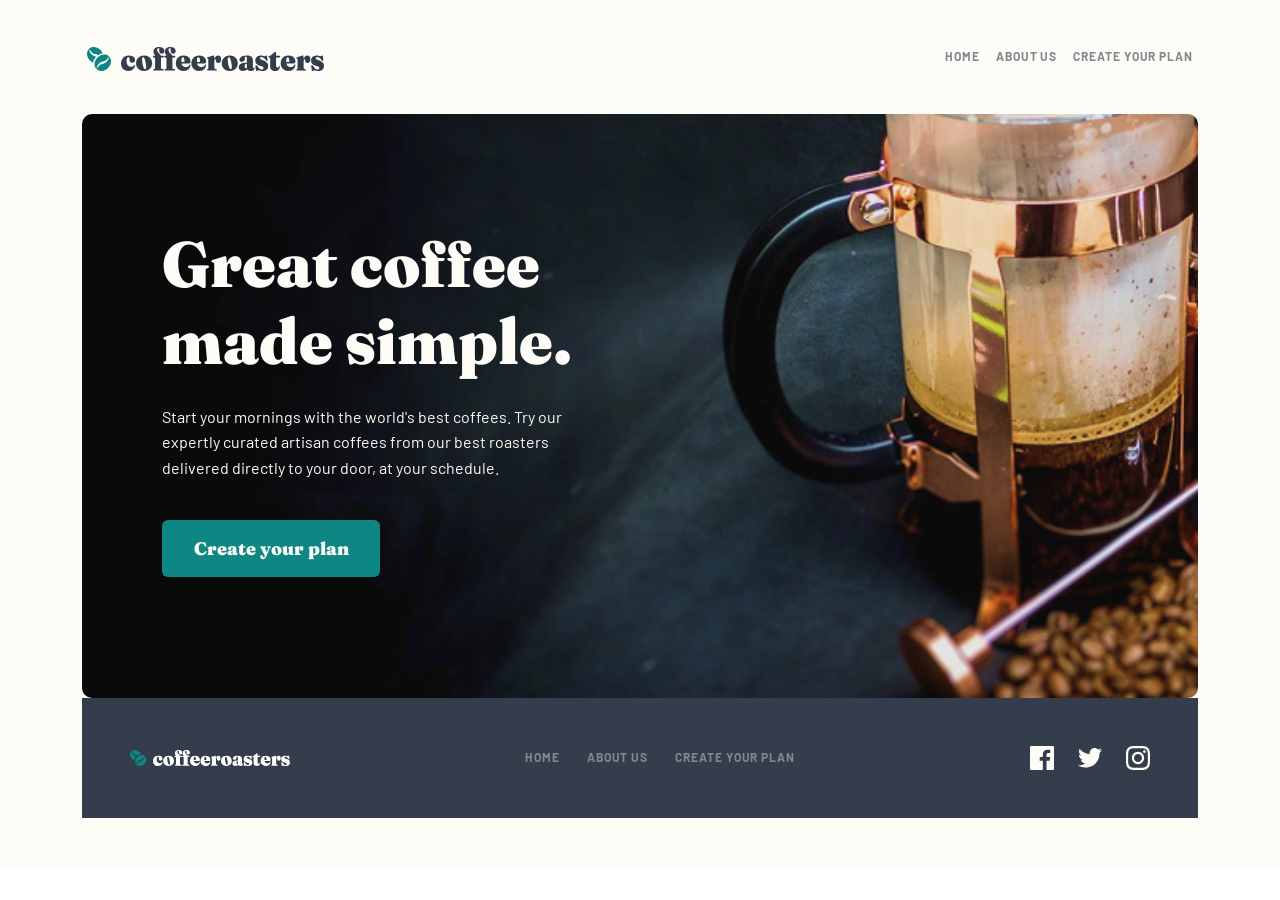
==== about-us.html @ 041f3093 "Website Structure & Nav Bar, Hero, Footer" ====
<!DOCTYPE html>
<html lang="en">
<!DOCTYPE html>
<html lang="en">

<head>
    <meta charset="UTF-8">
    <meta name="viewport" content="width=device-width, initial-scale=1.0">
    <title>Document</title>
    <link rel="stylesheet" href="about-us.css">
    <link rel="stylesheet" href="bootstrap.min.css">
    <link href="https://cdn.jsdelivr.net/npm/bootstrap@5.3.8/dist/css/bootstrap.min.css" rel="stylesheet"
        integrity="sha384-sRIl4kxILFvY47J16cr9ZwB07vP4J8+LH7qKQnuqkuIAvNWLzeN8tE5YBujZqJLB" crossorigin="anonymous">
    <link rel="stylesheet" href="https://cdnjs.cloudflare.com/ajax/libs/animate.css/4.1.1/animate.min.css">
</head>

<body>
    <div id="main" class="container-fluid col-12">
        <div id="container" class="container d-flex flex-column align-items-center pb-5">
            <!-- -----------------navbar------------------- -->
            <div id="navbar" class="d-flex justify-content-between align-items-center col-12">
                <div id="logo">
                    <img src="./Footage/Logo.svg" alt="">
                </div>
                <div id="links" class="d-none d-md-flex align-items-center gap-3">
                    <a href="./index.html">HOME</a>
                    <a href="./about-us.html">ABOUT US</a>
                    <a href="./subscribe.html">Create your plan</a>
                </div>
                <img src="./Footage/Hamburger.png" alt="" class="d-block d-md-none">
            </div>

            <!-- -----------------Hero------------------- -->

            <div id="hero"
                class="col-12 d-flex justify-content-center justify-content-md-start justify-content-lg-start">
                <div id="card" class="h-25">
                    <h1 class="mb-3">Great coffee made simple.</h1>
                    <p class="mt-4">Start your mornings with the world's best coffees. Try our expertly
                        curated artisan coffees from our best roasters delivered directly
                        to your door, at your schedule.
                    </p>
                    <button class="mt-4">Create your plan</button>
                </div>
            </div>

      
            <!-- -----------------Footer-------------------- -->
            <div id="footer" class=" col-12 d-flex flex-column flex-md-row justify-content-between align-items-center gap-4 p-md-3 p-lg-5 p-5">
                <img src="./Footage/Footer Logo.svg" alt="" id="footer-logo">
                <div id="footer-links" class="d-flex justify-content-between align-items-center">
                    <a href="./index.html">HOME</a>
                    <a href="./about.html">ABOUT US</a>
                    <a href="./subscribe.html">Create your plan</a>
                </div>
                <div id="social-links" class="d-flex justify-content-between align-items-center">
                    <img src="./Footage/fb.svg" alt="">
                    <img src="./Footage/tw.svg" alt="">
                    <img src="./Footage/in.svg" alt="">
                </div>
            </div>

        </div>
    </div>

    <!-- ------------------------Scripts------------------- -->
    <script src="./bootstrap.min.js"></script>
    <script src="https://cdn.jsdelivr.net/npm/bootstrap@5.3.8/dist/js/bootstrap.bundle.min.js"
        integrity="sha384-FKyoEForCGlyvwx9Hj09JcYn3nv7wiPVlz7YYwJrWVcXK/BmnVDxM+D2scQbITxI"
        crossorigin="anonymous"></script>
</body>

</html>
---- about-us.css ----
@import url('https://fonts.googleapis.com/css2?family=Fraunces:ital,opsz,wght@0,9..144,100..900;1,9..144,100..900&display=swap');
@import url('https://fonts.googleapis.com/css2?family=Barlow:ital,wght@0,100;0,200;0,300;0,400;0,500;0,600;0,700;0,800;0,900;1,100;1,200;1,300;1,400;1,500;1,600;1,700;1,800;1,900&family=Fraunces:ital,opsz,wght@0,9..144,100..900;1,9..144,100..900&display=swap');

* {
    margin: 0;
    padding: 0;
    box-sizing: border-box;
    font-family: "Fraunces", "Barlow", sans-serif;
}

#main {
    height: auto;
    overflow: auto;
    scrollbar-width: none;
    background-color: #FEFCF7;

    #container {
        height: auto;
        scrollbar-width: none;

        /* <!-- -----------------navbar------------------- --> */
        #navbar {
            margin-top: clamp(24px, 5vw, 40px);
            margin-bottom: clamp(32px, 5vw, 40px);
            padding: 5px;

            #logo {
                width: 237px;
                height: 24px;

                @media screen and (max-width : 767px) {
                    width: 160px;
                }
            }

            #links {
              
                a {
                    font-family: Barlow;
                    font-weight: 700;
                    font-style: Bold;
                    font-size: 12px;
                    line-height: 130%;
                    letter-spacing: 0.92px;
                    text-transform: uppercase;
                    color: #83888F;
                    text-decoration: none;
                }
            }
        }

        /* <!-- -----------------Hero------------------- --> */
        
        /* <!-- -----------------Hero------------------- --> */
        #hero {
            opacity: 1;
            background-size: cover;
            border-radius: 10px;
            height: 584px;
            position: relative;
            background-image: url(./Footage/Bitmap.png);

            @media screen and (max-width : 767px) {
                background-position-x: 60%;
                background-blend-mode: color-burn;
            }

            #card {
                width: 420px;
                margin-left: clamp(24px, 7vw, 80px);
                margin-top: clamp(112px, 7vw, 96px);
                margin-bottom: clamp(112px, 7vw, 96px);

                h1 {
                    font-family: Fraunces;
                    font-weight: 900;
                    color: #FEFCF7;
                    font-size: clamp(40px, 5vw, 65px);
                }

                p {
                    font-family: Barlow;
                    font-weight: 400;
                    font-style: Regular;
                    font-size: 16px;
                    line-height: 160%;
                    color: #FEFCF7;
                    text-wrap: initial;
                }

                button {
                    width: 218px;
                    height: 57px;
                    border-radius: corner-radius/6;
                    background-color: #0E8784;
                    color: #FEFCF7;
                    font-family: Fraunces;
                    font-weight: 900;
                    font-size: 18px;
                    line-height: 140%;
                    text-align: center;
                    border: none;
                    border-radius: 6px;
                }
            }
        }


        #footer {
            min-height: 120px;
            background-color: #333D4B;

            @media screen and (max-width : 767px) {
                height: 180px;
            }

            #footer-logo {
                width: clamp(160px, 7vw, 237px);
            }

            #footer-links {
                min-width: 270px;
                height: 16px;

                a {
                    font-family: Barlow;
                    font-weight: 700;
                    font-style: Bold;
                    font-size: 12px;
                    line-height: 130%;
                    letter-spacing: 0.92px;
                    text-transform: uppercase;
                    color: #83888F;
                    text-decoration: none;
                }
            }

            #social-links {
                width: 120px;
                height: 24px;
            }

        }

    }
    
}
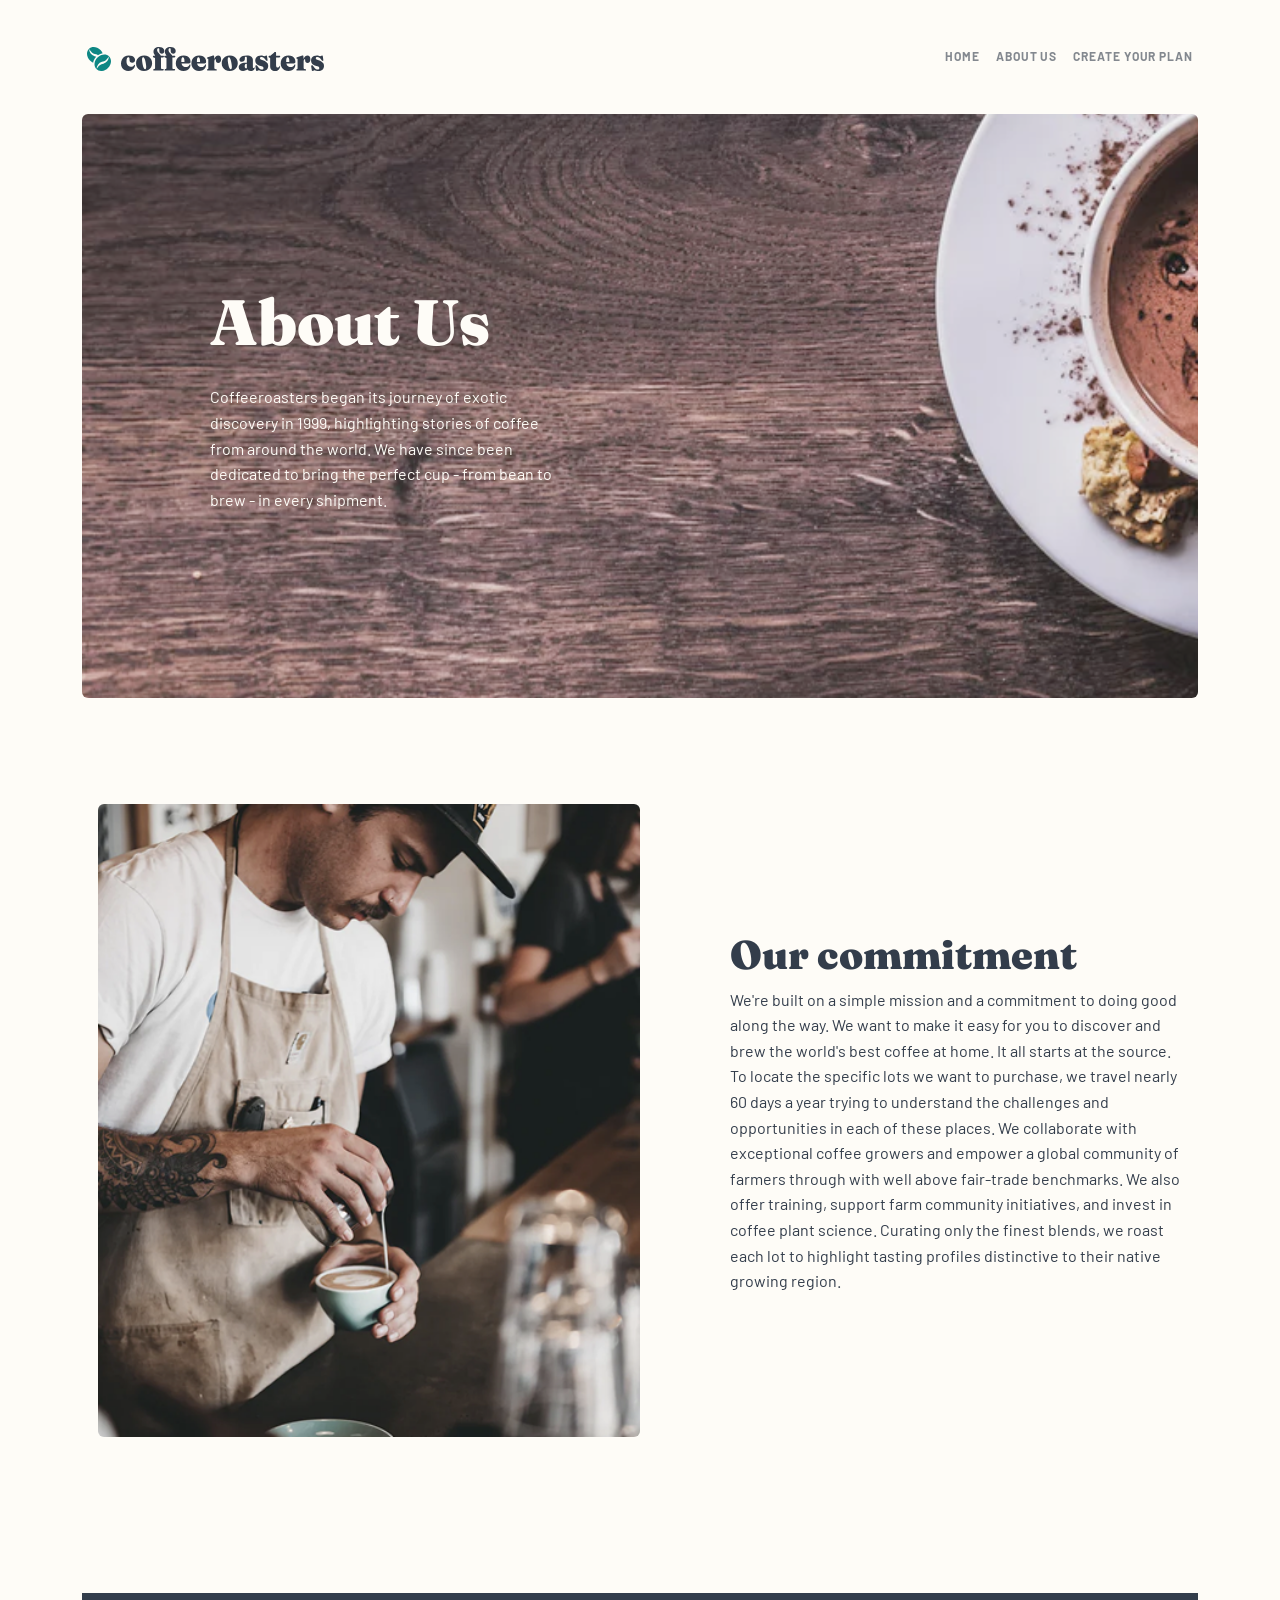
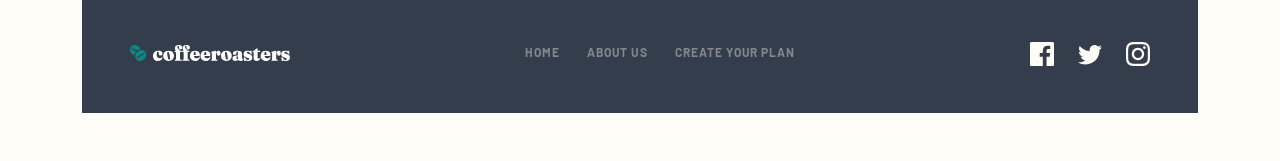
==== commit f78337b4: "About : Hero & section-1" ====
--- a/about-us.html
+++ b/about-us.html
@@ -32,31 +32,55 @@
 
             <!-- -----------------Hero------------------- -->
 
-            <div id="hero"
-                class="col-12 d-flex justify-content-center justify-content-md-start justify-content-lg-start">
-                <div id="card" class="h-25">
-                    <h1 class="mb-3">Great coffee made simple.</h1>
-                    <p class="mt-4">Start your mornings with the world's best coffees. Try our expertly
-                        curated artisan coffees from our best roasters delivered directly
-                        to your door, at your schedule.
+            <div id="hero" class="rounded col-12 d-flex justify-content-center justify-content-md-start align-items-center ps-md-5">
+                
+                <div id="card" class="col-11 col-md-6 d-flex flex-column align-items-center align-items-md-start gap-3">
+                    <h1>About Us</h1>
+                    <p class="col-10 text-md-start text-center">Coffeeroasters began its journey of exotic discovery in 1999,
+                         highlighting stories of coffee from around the world. We have since been 
+                         dedicated to bring the perfect cup - from bean to brew - in every shipment.
                     </p>
-                    <button class="mt-4">Create your plan</button>
                 </div>
             </div>
 
-      
+            <!-- -----------------Section-1-------------------- -->
+
+            <div id="sec-1" class="d-flex gap-4 p-3 align-items-center justify-content-between flex-column flex-md-row ">
+                <img src="./Footage/coffee-maker.png" alt="" class=" rounded d-md-none d-lg-block d-block col-12 col-lg-6">
+                <img src="./Footage/coffee-maker_m.png" alt="" class=" rounded d-lg-none d-md-block d-none col-md-5">
+                
+                <div id="sec-1_info" class="col-lg-5 col-md-7 col-12 d-flex flex-column align-items-center align-items-md-start">
+                    <h2>Our commitment</h2>
+                    <p class="text-center text-md-start">We're built on a simple mission and a commitment to doing 
+                        good along the way. We want to make it easy for you to
+                        discover and brew the world's best coffee at home. 
+                        It all starts at the source. To locate the specific 
+                        lots we want to purchase, we travel nearly 60 days 
+                        a year trying to understand the challenges and 
+                        opportunities in each of these places. We collaborate 
+                        with exceptional coffee growers and empower a global
+                        community of farmers through with well above fair-trade 
+                        benchmarks. We also offer training, support farm community
+                        initiatives, and invest in coffee plant science. 
+                        Curating only the finest blends, we roast each lot to
+                        highlight tasting profiles distinctive to their native 
+                        growing region.
+                    </p>
+                </div>
+            </div>
+            
             <!-- -----------------Footer-------------------- -->
             <div id="footer" class=" col-12 d-flex flex-column flex-md-row justify-content-between align-items-center gap-4 p-md-3 p-lg-5 p-5">
                 <img src="./Footage/Footer Logo.svg" alt="" id="footer-logo">
                 <div id="footer-links" class="d-flex justify-content-between align-items-center">
                     <a href="./index.html">HOME</a>
-                    <a href="./about.html">ABOUT US</a>
+                    <a href="./about-us.html">ABOUT US</a>
                     <a href="./subscribe.html">Create your plan</a>
                 </div>
                 <div id="social-links" class="d-flex justify-content-between align-items-center">
-                    <img src="./Footage/fb.svg" alt="">
-                    <img src="./Footage/tw.svg" alt="">
-                    <img src="./Footage/in.svg" alt="">
+                    <a href="https://web.facebook.com/"><img src="./Footage/fb.svg" alt=""></a>
+                    <a href="https://x.com/"><img src="./Footage/tw.svg" alt=""></a>
+                    <a href="https://www.instagram.com/"><img src="./Footage/in.svg" alt=""></a>
                 </div>
             </div>
 
--- a/about-us.css
+++ b/about-us.css
@@ -58,7 +58,7 @@
             border-radius: 10px;
             height: 584px;
             position: relative;
-            background-image: url(./Footage/Bitmap.png);
+            background-image: url(./Footage/About-Hero\ Section.svg);
 
             @media screen and (max-width : 767px) {
                 background-position-x: 60%;
@@ -105,6 +105,32 @@
             }
         }
 
+        /* <!-- -----------------Section 1 ------------------- --> */
+        #sec-1 {
+            margin-top: clamp(80px, 7vw, 140px);
+            margin-bottom: 140px;
+
+            h2 {
+                font-size: 35px;
+                font-family: Fraunces;
+                font-weight: 900;
+                color: #333D4B;
+                font-size: clamp(28px, 5vw, 40px);
+                line-height: 120%;
+            }
+
+            p {
+                font-family: Barlow;
+                font-weight: 400;
+                font-style: Regular;
+                font-size: 16px;
+                color: #333D4B;
+                line-height: 160%;
+            }
+
+        }
+
+        
 
         #footer {
             min-height: 120px;
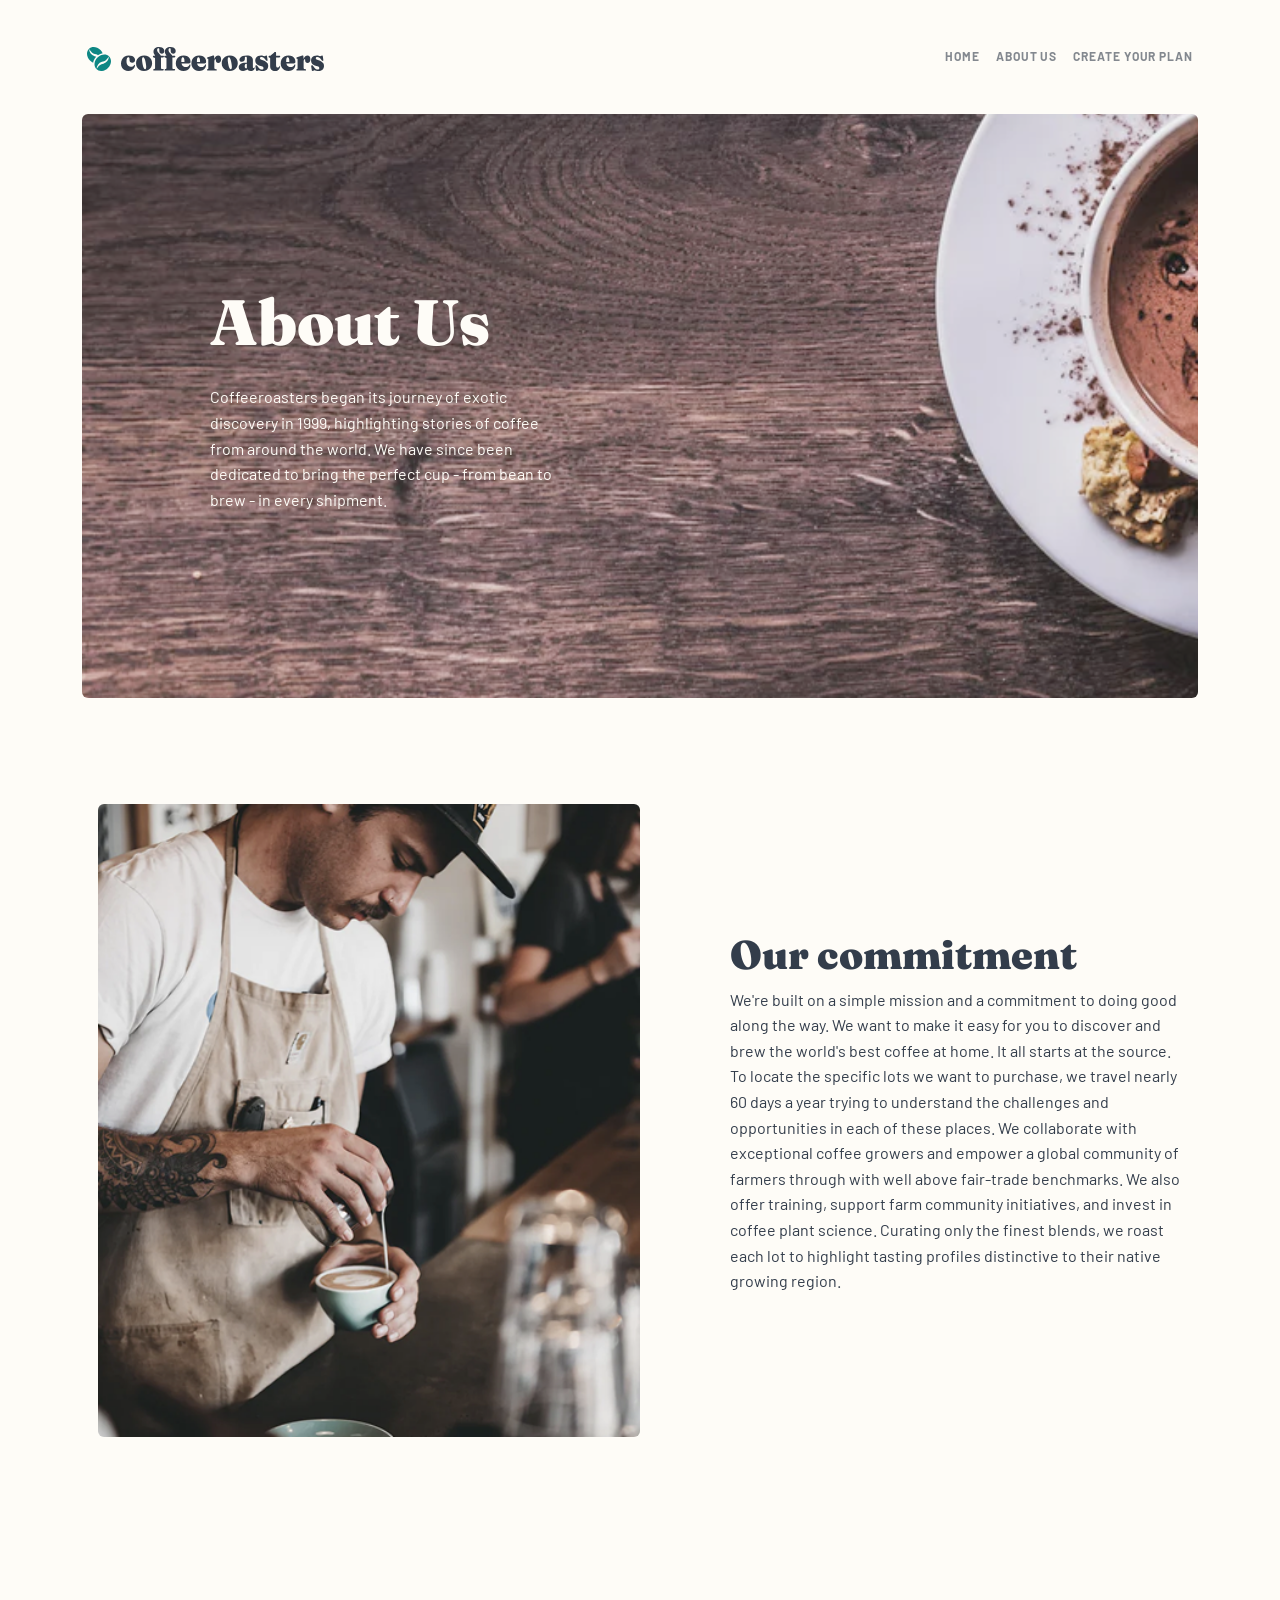
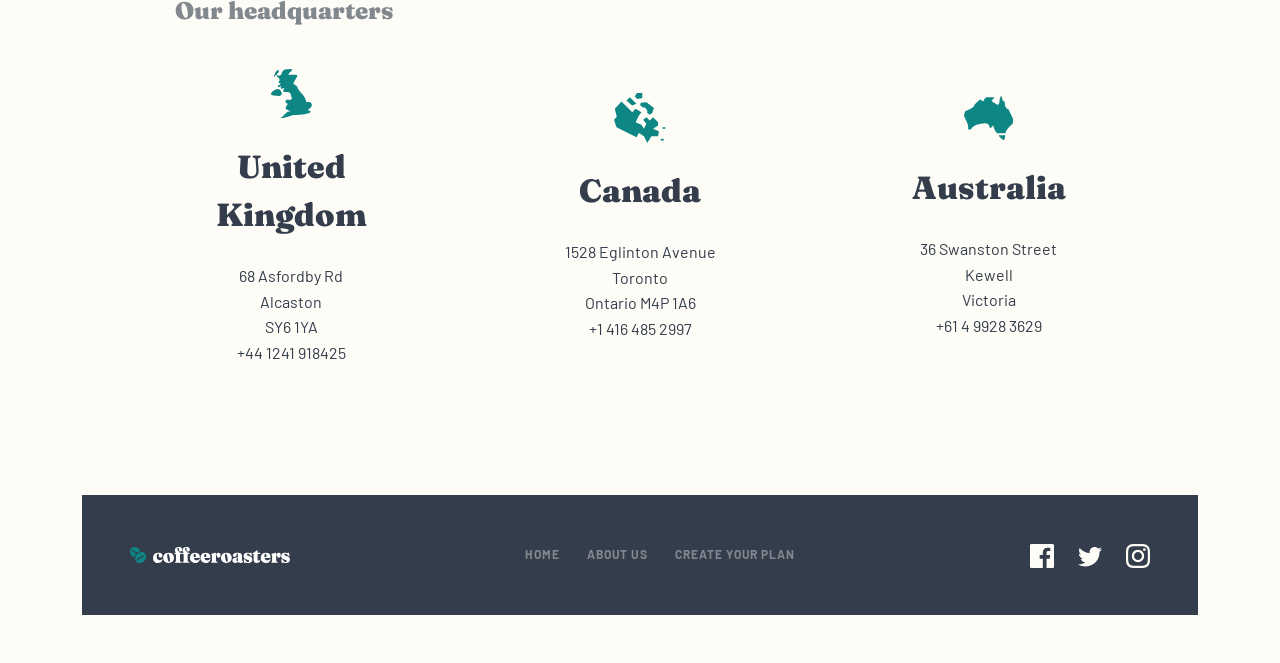
==== commit 549906f6: "About : section-3" ====
--- a/about-us.html
+++ b/about-us.html
@@ -68,7 +68,54 @@
                     </p>
                 </div>
             </div>
-            
+             <!-- -----------------Section-3-------------------- -->
+
+            <div id="sec-3" class="col-12 col-lg-10 d-flex flex-column align-items-center align-items-md-start gap-4">
+                <h3 class="">Our headquarters</h3>
+
+                <div id="item-collection" class="col-12 d-flex justify-content-between flex-md-row flex-column">
+
+                    <div class="col-md-3 p-2 d-flex justify-content-center align-items-center flex-column flex-lg-column gap-4">
+                        <img src="./Footage/UK Map.svg" alt="">
+                        <div class="d-flex flex-column align-items-sm-center">
+                            <h2>United Kingdom</h2>
+                            <p class="text-center col-md-12 col-lg-12 p-3">
+                                68  Asfordby Rd <br>
+                                Alcaston <br>
+                                SY6 1YA <br>
+                                +44 1241 918425 <br>
+                            </p>
+                        </div>
+                    </div>
+
+                    <div class="col-md-3 p-2 d-flex justify-content-center align-items-center flex-column flex-lg-column gap-4">
+                        <img src="./Footage/Canada Map.svg" alt="">
+                        <div class="d-flex flex-column align-items-sm-center">
+                            <h2>Canada</h2>
+                            <p class="text-center col-md-12 col-lg-12 p-3">
+                                1528  Eglinton Avenue <br>
+                                Toronto <br>
+                                Ontario M4P 1A6 <br>
+                                +1 416 485 2997 <br>
+                            </p>
+                        </div>
+                    </div>
+
+                    <div class="col-md-3 p-2 d-flex justify-content-center align-items-center flex-column flex-lg-column gap-4">
+                        <img src="./Footage/Australia Map.svg" alt="">
+                        <div class="d-flex flex-column align-items-sm-center">
+                            <h2>Australia</h2>
+                            <p class="text-center col-md-12 col-lg-12 p-3">
+                                36 Swanston Street <br>
+                                Kewell <br>
+                                Victoria <br>
+                                +61 4 9928 3629 <br>
+                            </p>
+                        </div>
+                    </div>
+
+                </div>
+            </div>
             <!-- -----------------Footer-------------------- -->
             <div id="footer" class=" col-12 d-flex flex-column flex-md-row justify-content-between align-items-center gap-4 p-md-3 p-lg-5 p-5">
                 <img src="./Footage/Footer Logo.svg" alt="" id="footer-logo">
--- a/about-us.css
+++ b/about-us.css
@@ -130,7 +130,37 @@
 
         }
 
-        
+        #sec-3 {
+            height: auto;
+            /* margin-top: clamp(80px, 7vw, 140px); */
+            margin-bottom: clamp(80px, 7vw, 140px); 
+
+            h3, h2 {
+                font-family: Fraunces;
+                font-weight: 900;
+                line-height: 150%;
+                text-align: center;
+            }
+            h3{
+                color: #83888F;
+                font-size: 24px;
+            }
+            h2{
+                color: #333D4B;
+                font-size: 32px;
+            }
+
+            p {
+                font-family: Barlow;
+                font-weight: 400;
+                font-style: Regular;
+                font-size: 16px;
+                line-height: 160%;
+                letter-spacing: 0px;
+                text-align: center;
+                color: #333D4B;
+            }
+        }
 
         #footer {
             min-height: 120px;
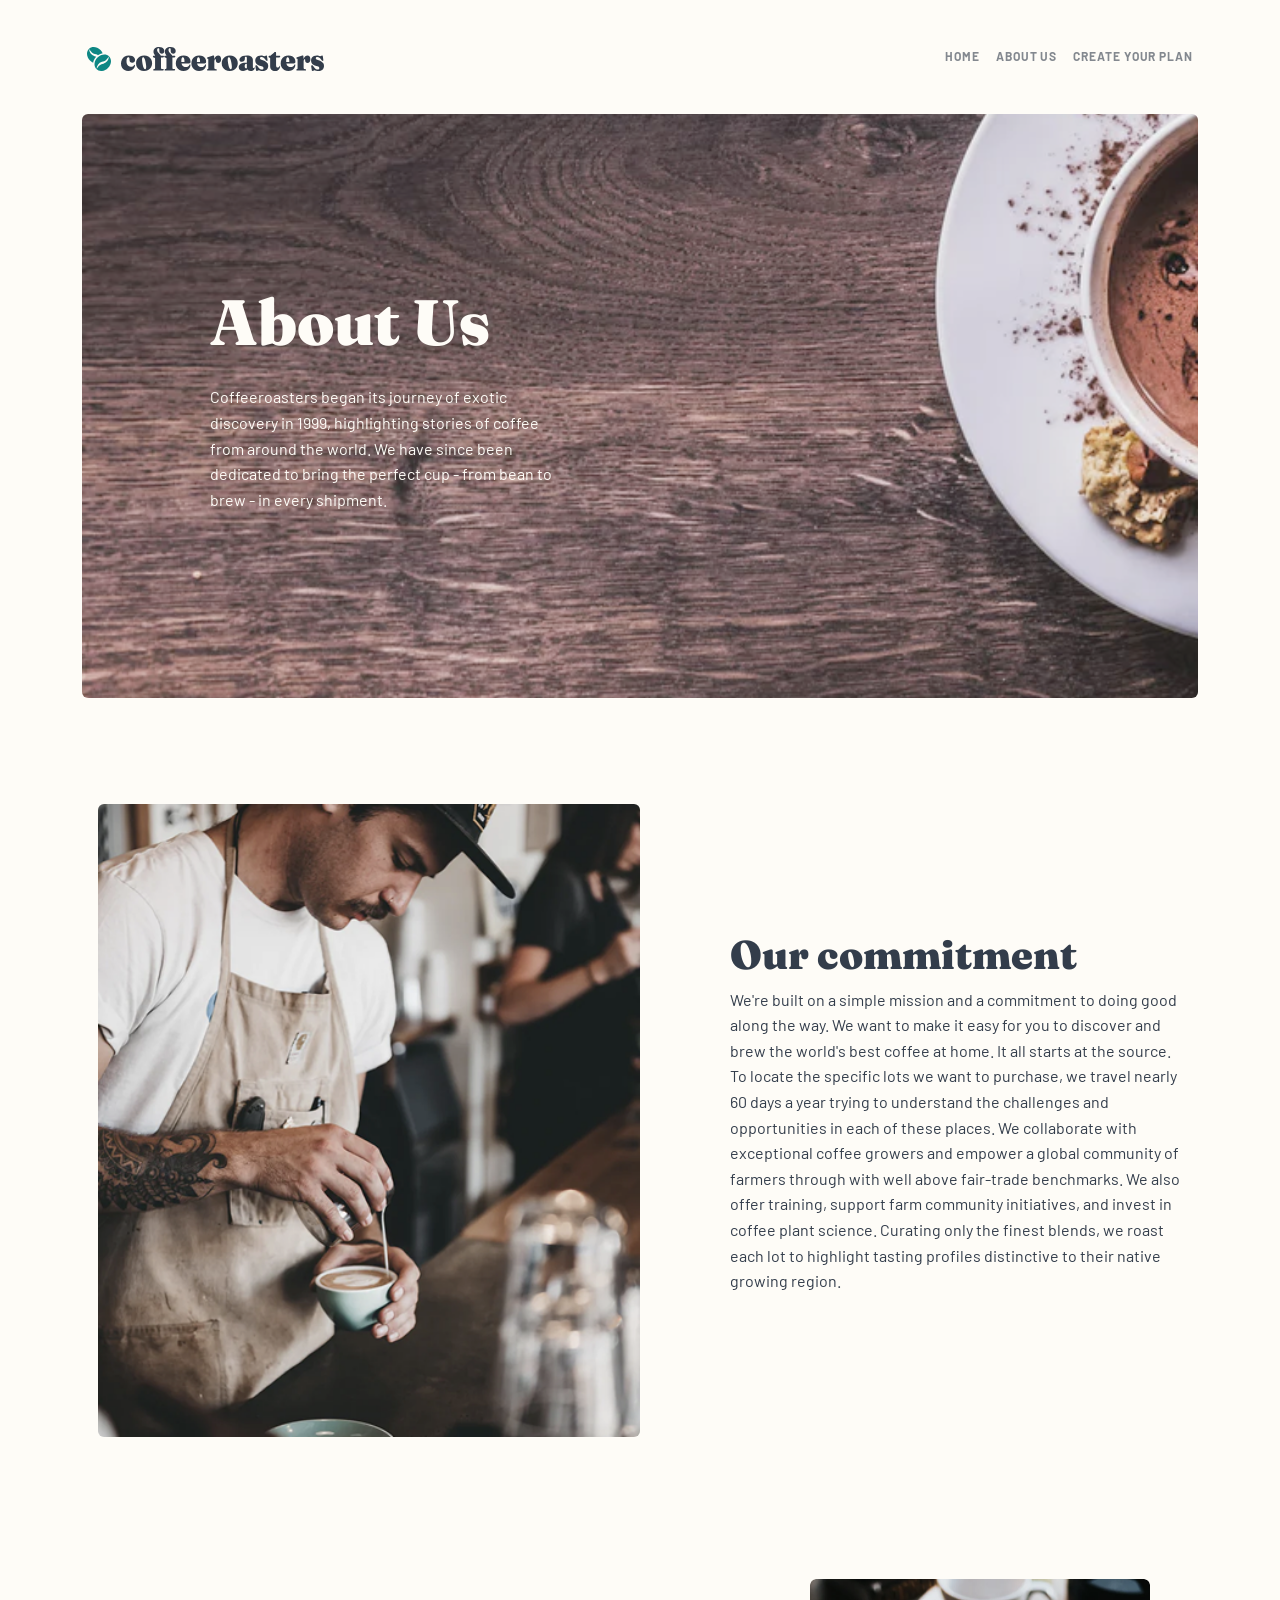
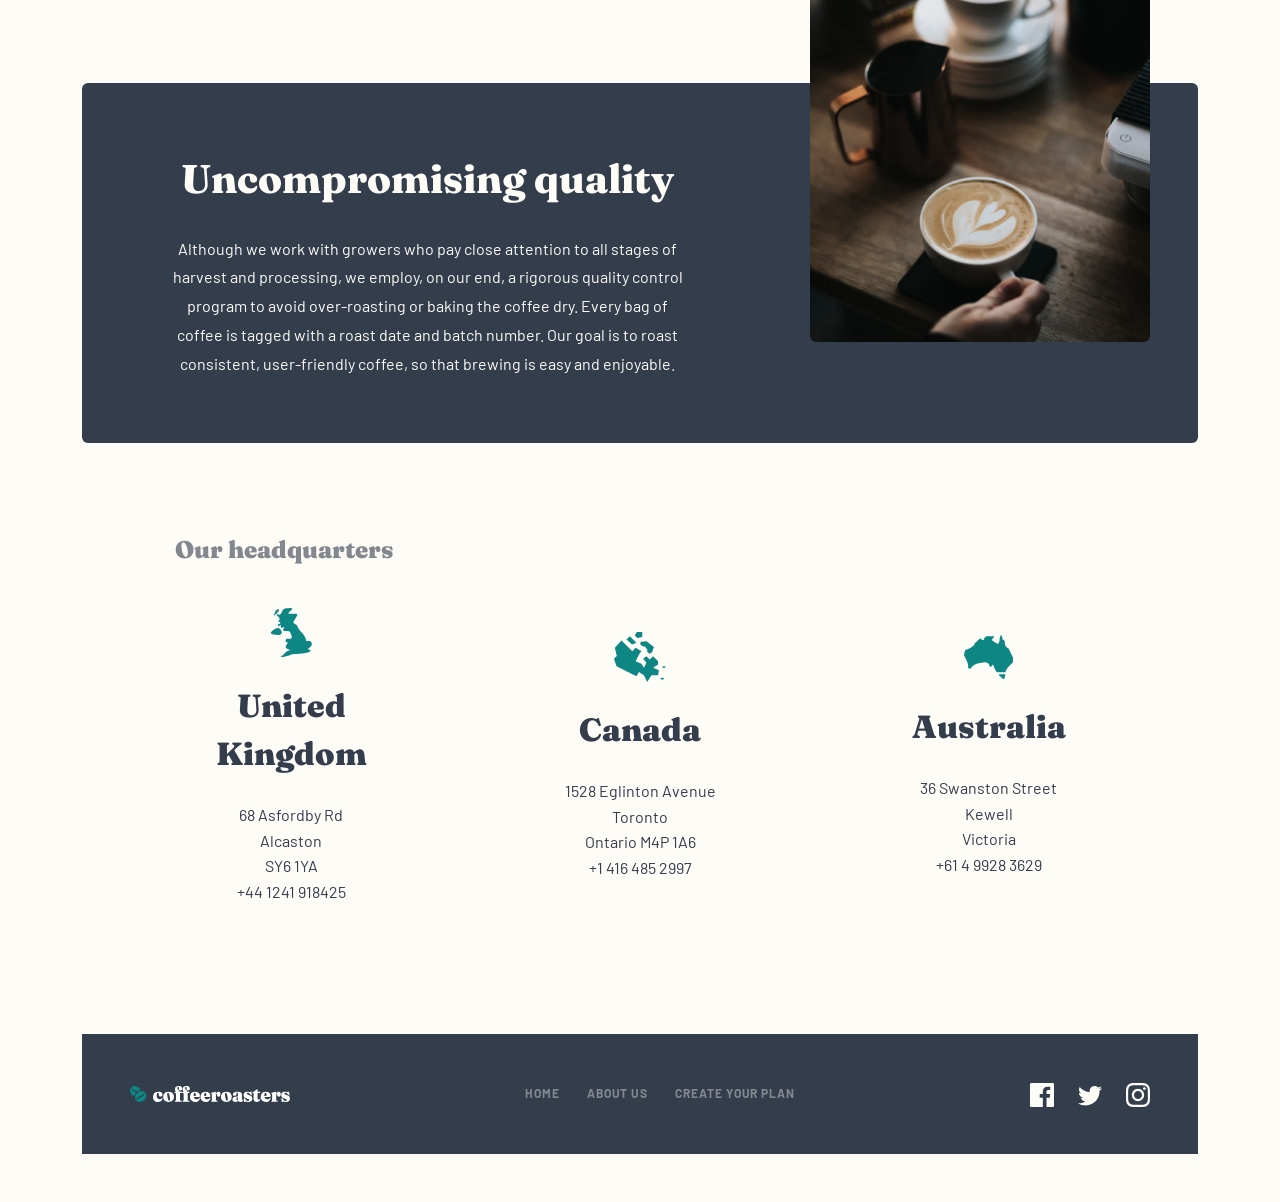
==== commit bb62bfed: "About : section-2" ====
--- a/about-us.html
+++ b/about-us.html
@@ -45,7 +45,7 @@
 
             <!-- -----------------Section-1-------------------- -->
 
-            <div id="sec-1" class="d-flex gap-4 p-3 align-items-center justify-content-between flex-column flex-md-row ">
+            <div id="sec-1" class=" d-flex gap-4 p-3 align-items-center justify-content-between flex-column flex-md-row ">
                 <img src="./Footage/coffee-maker.png" alt="" class=" rounded d-md-none d-lg-block d-block col-12 col-lg-6">
                 <img src="./Footage/coffee-maker_m.png" alt="" class=" rounded d-lg-none d-md-block d-none col-md-5">
                 
@@ -65,6 +65,25 @@
                         Curating only the finest blends, we roast each lot to
                         highlight tasting profiles distinctive to their native 
                         growing region.
+                    </p>
+                </div>
+            </div>
+
+             <!-- -----------------Section-2-------------------- -->
+
+            <div id="sec-2" class="col-12 d-flex flex-lg-row-reverse flex-column justify-content-lg-between align-items-center p-5 rounded">
+                <img id="img-Lg" src="./Footage/About-Sec-2_LG.png" alt="" class="rounded col-4 d-md-none d-lg-block d-none">
+                <img id="img-md"src="./Footage/About-Sec-2_MD.png" alt="" class="rounded col-md-8 d-md-block d-lg-none d-none">
+                <img id="img-sm"src="./Footage/About-Sec-2_SM.png" alt="" class="rounded col-md-8 d-block d-lg-none d-md-none">
+                <div class="col-lg-9 col-md-10 d-flex flex-column align-items-center">
+                    <h1 class="pt-4">Uncompromising quality</h1>
+                    <p class="col-12 col-lg-8 pt-4">
+                        Although we work with growers who pay close attention to all stages
+                        of harvest and processing, we employ, on our end, a rigorous quality
+                        control program to avoid over-roasting or baking the coffee dry.
+                        Every bag of coffee is tagged with a roast date and batch number.
+                        Our goal is to roast consistent, user-friendly coffee, so that 
+                        brewing is easy and enjoyable.
                     </p>
                 </div>
             </div>
--- a/about-us.css
+++ b/about-us.css
@@ -48,8 +48,6 @@
                 }
             }
         }
-
-        /* <!-- -----------------Hero------------------- --> */
         
         /* <!-- -----------------Hero------------------- --> */
         #hero {
@@ -130,9 +128,58 @@
 
         }
 
+        /* <!-- -----------------Section 2 ------------------- --> */
+        #sec-2 {
+            background-color: #333D4B;
+            margin-top: clamp(80px, 7vw, 140px);
+            margin-bottom: clamp(80px, 7vw, 140px);
+            
+            /* @media screen and (max-width : 992px) {
+                   margin-top:90px ;
+                } */
+            @media screen and (max-width : 768px) {
+                margin-top:-10px ;
+            }
+
+            #img-Lg{
+            margin-top: -20%;
+            }
+            #img-md{
+                margin-top:-150px ;
+                margin-bottom: 20px;
+            }
+            #img-sm{
+                margin-top:-130px ;
+            }
+
+            h1{
+                /* margin-top: 40px; */
+                font-family: Fraunces;
+                font-size:20px;
+                font-weight: 800;
+                color: #FEFCF7;
+                font-size: 40px;
+                line-height: 120%;
+                text-align: center;
+            }
+
+            p{
+                font-family: Barlow;
+                font-size: 16px;
+                color: #FEFCF7;
+                font-weight: 400;
+                font-style: Regular;
+                font-size: 16px;
+                line-height: 180%;
+                text-align: center;
+            }
+
+
+            
+        }
+
         #sec-3 {
             height: auto;
-            /* margin-top: clamp(80px, 7vw, 140px); */
             margin-bottom: clamp(80px, 7vw, 140px); 
 
             h3, h2 {
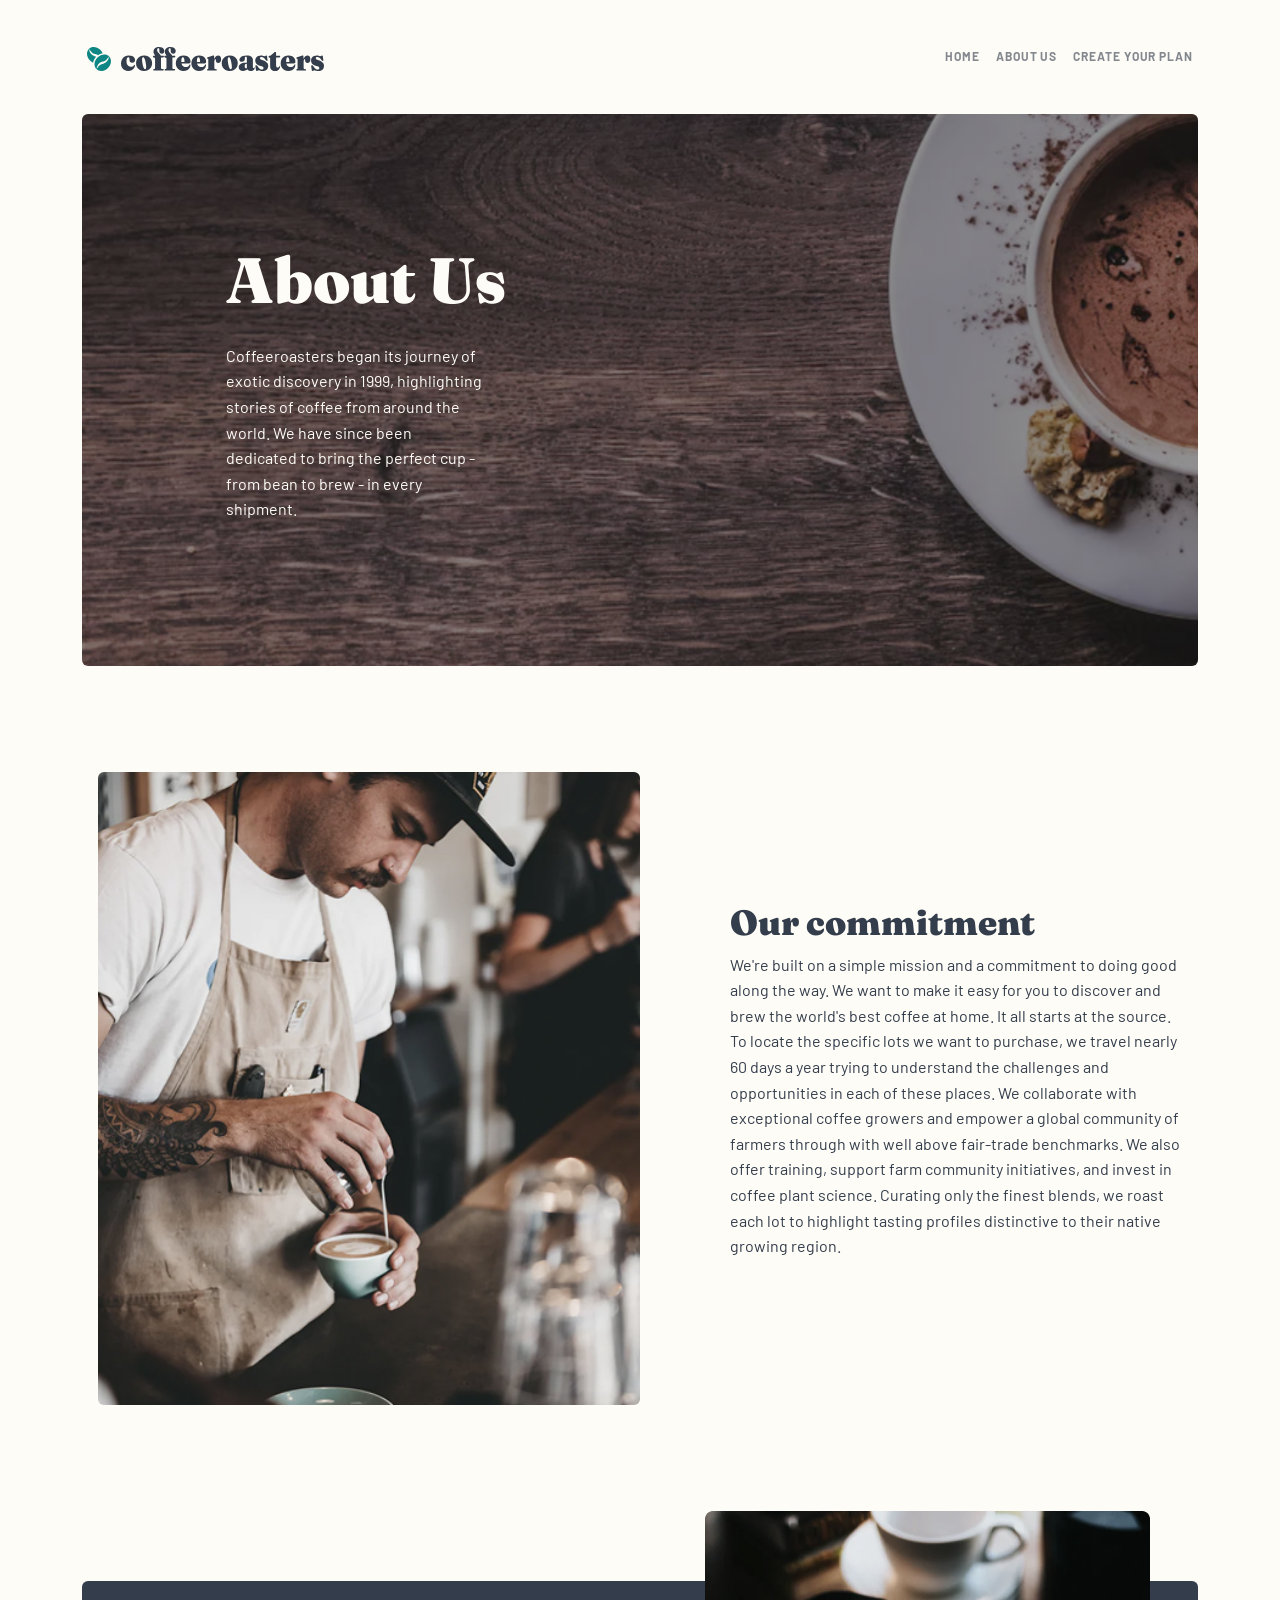
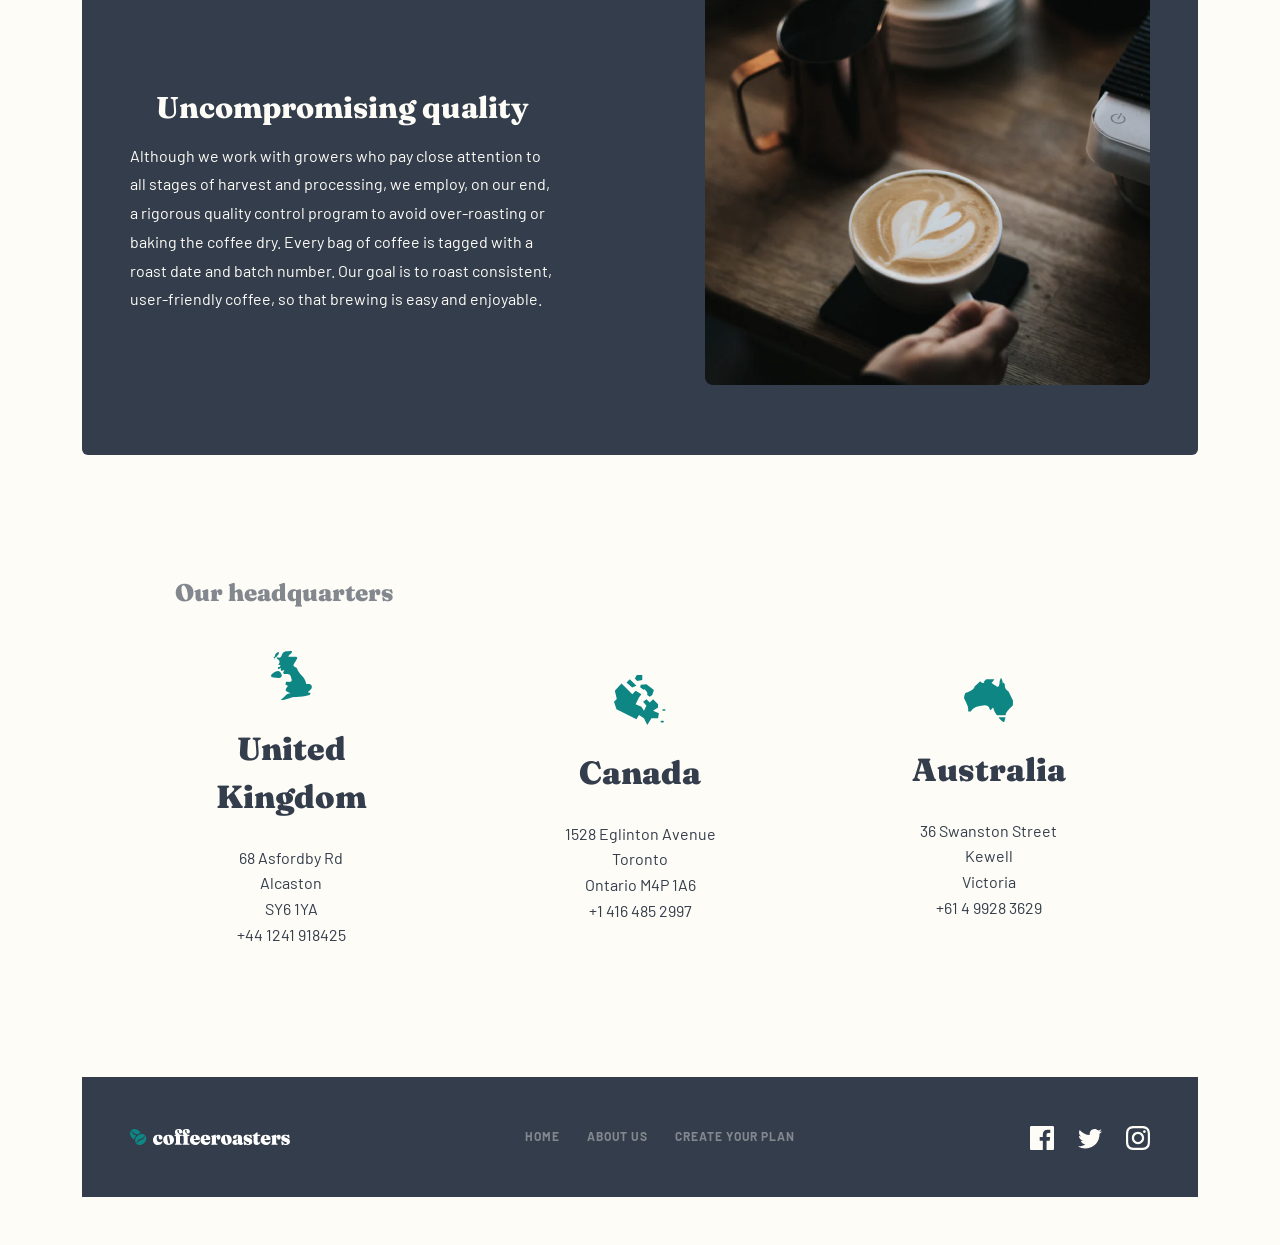
==== commit 8055c676: "Website Enhancement & Fix Bugs" ====
--- a/about-us.html
+++ b/about-us.html
@@ -34,9 +34,9 @@
 
             <div id="hero" class="rounded col-12 d-flex justify-content-center justify-content-md-start align-items-center ps-md-5">
                 
-                <div id="card" class="col-11 col-md-6 d-flex flex-column align-items-center align-items-md-start gap-3">
+                <div id="card" class="col-10 col-md-6 d-flex flex-column align-items-center align-items-md-start gap-3 p-3">
                     <h1>About Us</h1>
-                    <p class="col-10 text-md-start text-center">Coffeeroasters began its journey of exotic discovery in 1999,
+                    <p class="col-8 text-md-start text-center">Coffeeroasters began its journey of exotic discovery in 1999,
                          highlighting stories of coffee from around the world. We have since been 
                          dedicated to bring the perfect cup - from bean to brew - in every shipment.
                     </p>
@@ -45,7 +45,7 @@
 
             <!-- -----------------Section-1-------------------- -->
 
-            <div id="sec-1" class=" d-flex gap-4 p-3 align-items-center justify-content-between flex-column flex-md-row ">
+            <div id="sec-1" class=" d-flex gap-5 p-3 align-items-center justify-content-between flex-column flex-md-row ">
                 <img src="./Footage/coffee-maker.png" alt="" class=" rounded d-md-none d-lg-block d-block col-12 col-lg-6">
                 <img src="./Footage/coffee-maker_m.png" alt="" class=" rounded d-lg-none d-md-block d-none col-md-5">
                 
@@ -71,13 +71,14 @@
 
              <!-- -----------------Section-2-------------------- -->
 
-            <div id="sec-2" class="col-12 d-flex flex-lg-row-reverse flex-column justify-content-lg-between align-items-center p-5 rounded">
-                <img id="img-Lg" src="./Footage/About-Sec-2_LG.png" alt="" class="rounded col-4 d-md-none d-lg-block d-none">
-                <img id="img-md"src="./Footage/About-Sec-2_MD.png" alt="" class="rounded col-md-8 d-md-block d-lg-none d-none">
-                <img id="img-sm"src="./Footage/About-Sec-2_SM.png" alt="" class="rounded col-md-8 d-block d-lg-none d-md-none">
-                <div class="col-lg-9 col-md-10 d-flex flex-column align-items-center">
-                    <h1 class="pt-4">Uncompromising quality</h1>
-                    <p class="col-12 col-lg-8 pt-4">
+            <div id="sec-2" class="rounded col-12 d-flex flex-lg-row-reverse flex-md-column flex-column align-items-center justify-content-between ps-5 pe-5">
+                <img id="img-Lg" src="./Footage/About-Sec-2_LG.png" alt="" class="rounded d-md-none d-lg-block d-none">
+                <img id="img-md"src="./Footage/About-Sec-2_MD.png" alt="" class="rounded col-md-10 d-md-block d-lg-none d-none">
+                <img id="img-sm"src="./Footage/About-Sec-2_SM.png" alt="" class="rounded col-12 d-block d-lg-none d-md-none">
+
+                <div class="col-lg-5 col-md-10 flex-column flex-lg-start flex-md-center  ">
+                    <h1 class="pb-4 pb-md-2 pt-md-2 pt-5">Uncompromising quality</h1>
+                    <p class="text-lg-start text-md-center text-center pb-4">
                         Although we work with growers who pay close attention to all stages
                         of harvest and processing, we employ, on our end, a rigorous quality
                         control program to avoid over-roasting or baking the coffee dry.
--- a/about-us.css
+++ b/about-us.css
@@ -51,16 +51,15 @@
         
         /* <!-- -----------------Hero------------------- --> */
         #hero {
-            opacity: 1;
             background-size: cover;
             border-radius: 10px;
-            height: 584px;
+            height: 70vh;
             position: relative;
-            background-image: url(./Footage/About-Hero\ Section.svg);
-
-            @media screen and (max-width : 767px) {
+            background-image: linear-gradient(rgba(0, 0, 0, 0.4), rgba(0, 0, 0, 0.4)),url(./Footage/About-Hero\ Section.svg);
+            height: 100%;
+           
+            @media screen and (max-width : 1024px) {
                 background-position-x: 60%;
-                background-blend-mode: color-burn;
             }
 
             #card {
@@ -83,7 +82,6 @@
                     font-size: 16px;
                     line-height: 160%;
                     color: #FEFCF7;
-                    text-wrap: initial;
                 }
 
                 button {
@@ -106,14 +104,14 @@
         /* <!-- -----------------Section 1 ------------------- --> */
         #sec-1 {
             margin-top: clamp(80px, 7vw, 140px);
-            margin-bottom: 140px;
+            /* margin-bottom: clamp(80px, 7vw, 140px); */
 
             h2 {
-                font-size: 35px;
+                /* font-size: 35px; */
                 font-family: Fraunces;
                 font-weight: 900;
                 color: #333D4B;
-                font-size: clamp(28px, 5vw, 40px);
+                font-size: clamp(28px, 5vw, 35px);
                 line-height: 120%;
             }
 
@@ -131,47 +129,49 @@
         /* <!-- -----------------Section 2 ------------------- --> */
         #sec-2 {
             background-color: #333D4B;
-            margin-top: clamp(80px, 7vw, 140px);
-            margin-bottom: clamp(80px, 7vw, 140px);
+            margin-top: 160px;
+            margin-bottom: 120px;
+            /* margin-top: clamp(80px, 10vw, 140px); */
+           
             
-            /* @media screen and (max-width : 992px) {
-                   margin-top:90px ;
-                } */
-            @media screen and (max-width : 768px) {
-                margin-top:-10px ;
+            @media screen and (max-width : 992px) {
+                margin-top: 280px;
+                margin-bottom: 80px;
+            }
+            @media screen and (max-width : 767px) {
+                margin-top: 140px;
+                margin-bottom: 80px;
             }
 
             #img-Lg{
-            margin-top: -20%;
+                margin-top: -70px;
+                margin-bottom: 70px;
             }
             #img-md{
-                margin-top:-150px ;
-                margin-bottom: 20px;
+                margin-top:-200px ;
+                margin-bottom: 40px;
             }
             #img-sm{
-                margin-top:-130px ;
+                margin-top:-90px ;
             }
 
             h1{
-                /* margin-top: 40px; */
                 font-family: Fraunces;
-                font-size:20px;
                 font-weight: 800;
                 color: #FEFCF7;
-                font-size: 40px;
+                font-size: 30px;
                 line-height: 120%;
                 text-align: center;
             }
 
             p{
                 font-family: Barlow;
-                font-size: 16px;
                 color: #FEFCF7;
                 font-weight: 400;
                 font-style: Regular;
                 font-size: 16px;
                 line-height: 180%;
-                text-align: center;
+                
             }
 
 
